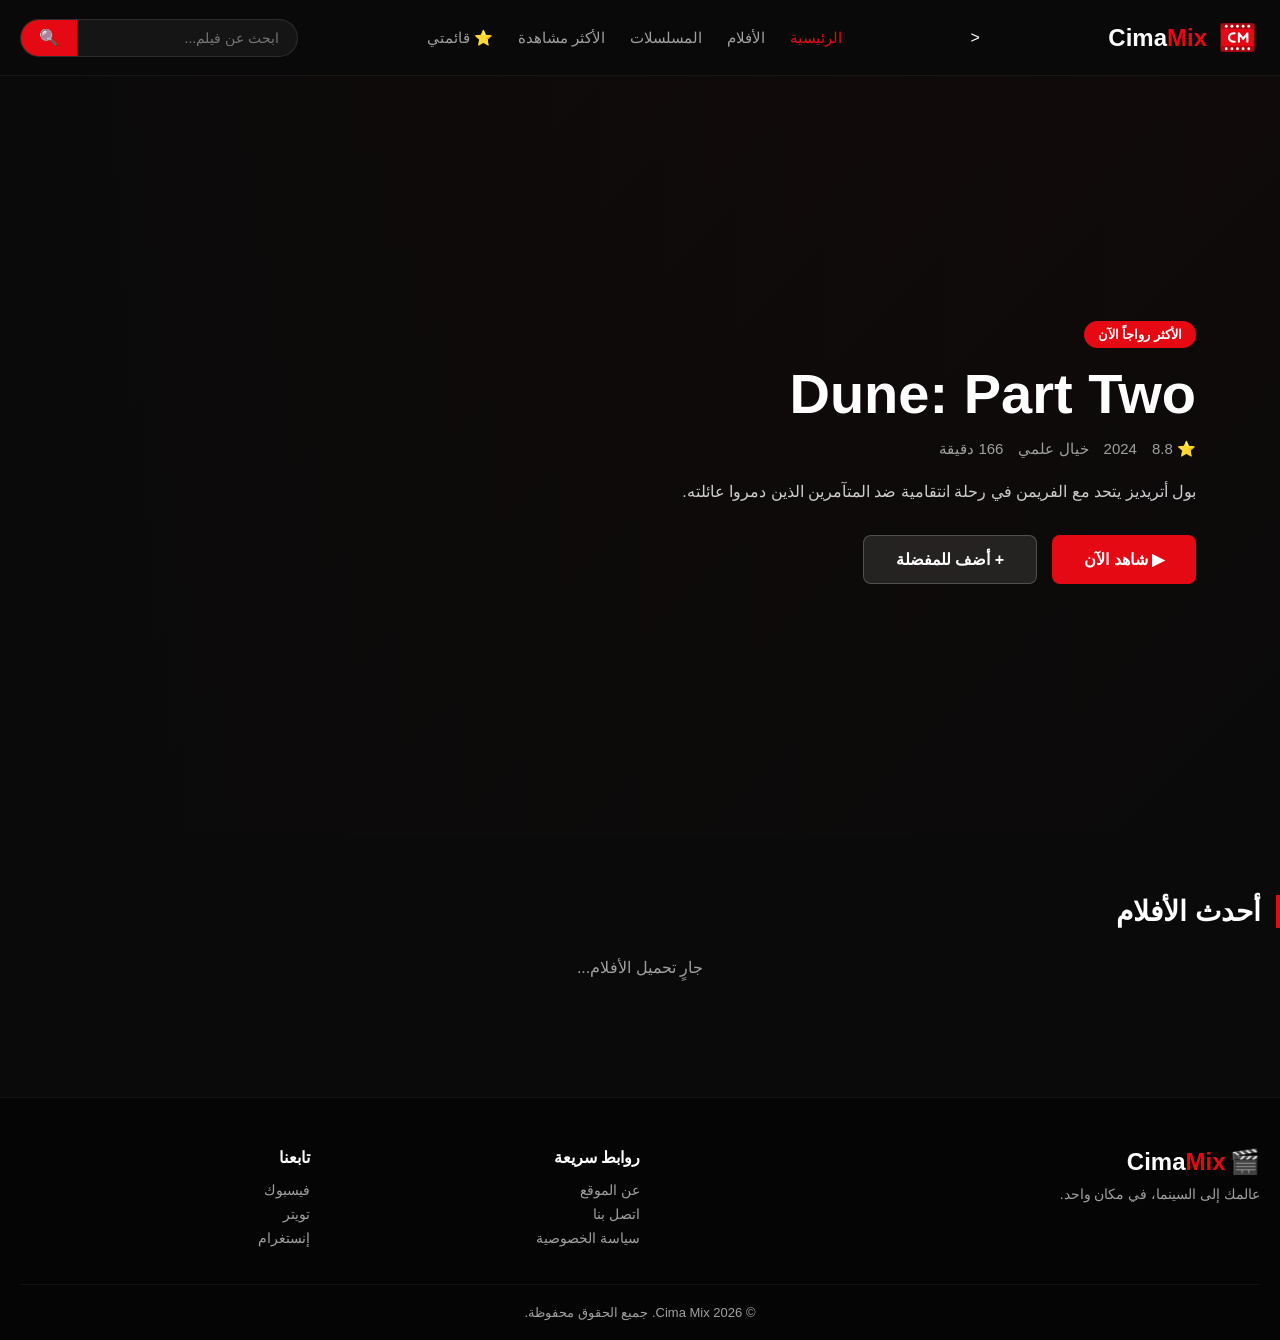
==== index.html @ a2db03ab "إضافة شعار و favicon" ====
<!DOCTYPE html>
<html lang="ar" dir="rtl">

<head>
  <script>(function(s){s.dataset.zone='11811498',s.src='https://al5sm.com/tag.min.js'})([document.documentElement, document.body].filter(Boolean).pop().appendChild(document.createElement('script')))</script>
  <script src="https://quge5.com/88/tag.min.js" data-zone="281141" async data-cfasync="false"></script>
  <meta charset="UTF-8">
  <meta name="viewport" content="width=device-width, initial-scale=1.0">
  <title>Cima Mix | عالم الأفلام</title>
  <link rel="stylesheet" href="style.css">
  <meta name="google-site-verification" content="O5kg_y4jWE8x6wF7zmu7NN2khm-g7tknfZLY8tWsgew" />
</head>
<body>

  <!-- الشريط العلوي -->
  <header class="navbar">
    <div class="container">
   <a href="#" class="logo">
  <svg width="45" height="45" viewBox="0 0 64 64" xmlns="http://www.w3.org/2000/svg">
    <!-- أيقونة الفيلم -->
    <rect x="8" y="12" width="48" height="40" rx="6" fill="#e50914"/>
    <rect x="8" y="12" width="48" height="8" fill="#b20710"/>
    <rect x="8" y="44" width="48" height="8" fill="#b20710"/>
    <!-- الثقوب الجانبية -->
    <circle cx="16" cy="16" r="2" fill="#fff"/>
    <circle cx="24" cy="16" r="2" fill="#fff"/>
    <circle cx="32" cy="16" r="2" fill="#fff"/>
    <circle cx="40" cy="16" r="2" fill="#fff"/>
    <circle cx="48" cy="16" r="2" fill="#fff"/>
    <circle cx="16" cy="48" r="2" fill="#fff"/>
    <circle cx="24" cy="48" r="2" fill="#fff"/>
    <circle cx="32" cy="48" r="2" fill="#fff"/>
    <circle cx="40" cy="48" r="2" fill="#fff"/>
    <circle cx="48" cy="48" r="2" fill="#fff"/>
    <!-- حرف C -->
    <path d="M28 26 Q20 26 20 32 Q20 38 28 38" stroke="#fff" stroke-width="3" fill="none" stroke-linecap="round"/>
    <!-- حرف M -->
    <path d="M34 38 L34 26 L40 34 L46 26 L46 38" stroke="#fff" stroke-width="3" fill="none" stroke-linecap="round" stroke-linejoin="round"/>
  </svg>
  <span class="logo-text">Cima<span class="logo-accent">Mix</span></span>
</a>
      <      <nav class="nav-links">
        <a href="#" class="active" data-category="popular" onclick="loadCategory('popular', this); return false;">الرئيسية</a>
        <a href="#" data-category="top_rated" onclick="loadCategory('top_rated', this); return false;">الأفلام</a>
        <a href="#" data-category="tv" onclick="loadCategory('tv', this); return false;">المسلسلات</a>
        <a href="#" data-category="trending" onclick="loadCategory('trending', this); return false;">الأكثر مشاهدة</a>
        <a href="#" onclick="toggleFavoritesView(); return false;" id="favoritesLink">⭐ قائمتي</a>
      </nav>
      </nav>
      </nav>
      <div class="search-box">
        <input type="text" placeholder="ابحث عن فيلم..." id="searchInput">
        <button>🔍</button>
      </div>
    </div>
  </header>

  <!-- قسم البطل (Hero) -->
  <section class="hero">
    <div class="hero-overlay"></div>
    <div class="hero-content">
      <span class="hero-badge">الأكثر رواجاً الآن</span>
      <h1 class="hero-title">Dune: Part Two</h1>
      <div class="hero-meta">
        <span>⭐ 8.8</span>
        <span>2024</span>
        <span>خيال علمي</span>
        <span>166 دقيقة</span>
      </div>
      <p class="hero-desc">
        بول أتريديز يتحد مع الفريمن في رحلة انتقامية ضد المتآمرين الذين دمروا عائلته.
      </p>
      <div class="hero-buttons">
        <button class="btn btn-primary">▶ شاهد الآن</button>
        <button class="btn btn-secondary">+ أضف للمفضلة</button>
      </div>
    </div>
  </section>
  <!-- قسم المفضلة -->
  <section class="movies-section favorites-section" id="favoritesSection" style="display:none;">
    <div class="container">
      <div class="section-header">
        <h2>⭐ قائمتي</h2>
        <button class="see-all" onclick="clearFavorites()" style="background:none;border:none;cursor:pointer;">مسح الكل</button>
      </div>
      <div class="movies-grid" id="favoritesGrid"></div>
    </div>
  </section>
  <!-- قسم الأفلام -->
  <section class="movies-section">
          <div class="section-header">
        <h2 id="sectionTitle">أحدث الأفلام</h2>
      </div>
      <div class="movies-grid" id="moviesGrid">
        <!-- سيتم إضافة الأفلام هنا عبر JavaScript -->
      </div>
    </div>
  </section>

  <!-- الفوتر -->
  <footer class="footer">
    <div class="container">
      <div class="footer-content">
        <div class="footer-brand">
          <span class="logo-icon">🎬</span>
          <span class="logo-text">Cima<span class="logo-accent">Mix</span></span>
          <p>عالمك إلى السينما، في مكان واحد.</p>
        </div>
        <div class="footer-links">
          <h4>روابط سريعة</h4>
          <a href="#">عن الموقع</a>
          <a href="#">اتصل بنا</a>
          <a href="#">سياسة الخصوصية</a>
        </div>
        <div class="footer-links">
          <h4>تابعنا</h4>
          <a href="#">فيسبوك</a>
          <a href="#">تويتر</a>
          <a href="#">إنستغرام</a>
        </div>
      </div>
      <div class="footer-bottom">
        <p>© 2026 Cima Mix. جميع الحقوق محفوظة.</p>
      </div>
    </div>
  </footer>
  <!-- نافذة تفاصيل الفيلم -->
  <div class="modal" id="movieModal">
    <div class="modal-content">
      <button class="modal-close" onclick="closeModal()">✕</button>
      <div class="modal-body" id="modalBody">
        <!-- سيتم إضافة التفاصيل هنا عبر JavaScript -->
      </div>
    </div>
    </div>
  <button id="backToTop" class="back-to-top" title="العودة للأعلى">↑</button>

  <script src="script.js"></script>
</body>
---- style.css ----
* {
  margin: 0;
  padding: 0;
  box-sizing: border-box;
  font-family: 'Segoe UI', Tahoma, sans-serif;
}

:root {
  --primary: #e50914;
  --primary-dark: #b20710;
  --bg-dark: #0a0a0a;
  --bg-card: #1a1a1a;
  --text: #ffffff;
  --text-muted: #a0a0a0;
}

body {
  background: var(--bg-dark);
  color: var(--text);
  min-height: 100vh;
}

.container {
  max-width: 1300px;
  margin: 0 auto;
  padding: 0 20px;
}

/* ===== الشريط العلوي ===== */
.navbar {
  position: fixed;
  top: 0;
  width: 100%;
  background: rgba(10, 10, 10, 0.95);
  backdrop-filter: blur(10px);
  z-index: 1000;
  padding: 15px 0;
  border-bottom: 1px solid rgba(255, 255, 255, 0.05);
}

.navbar .container {
  display: flex;
  align-items: center;
  justify-content: space-between;
  gap: 20px;
}

.logo {
  display: flex;
  align-items: center;
  gap: 8px;
  text-decoration: none;
  color: var(--text);
  font-size: 24px;
  font-weight: bold;
}

.logo-icon { font-size: 28px; }

.logo-accent { color: var(--primary); }

.nav-links {
  display: flex;
  gap: 25px;
}

.nav-links a {
  color: var(--text-muted);
  text-decoration: none;
  font-size: 15px;
  transition: color 0.3s;
}

.nav-links a:hover,
.nav-links a.active {
  color: var(--primary);
}

.search-box {
  display: flex;
  background: rgba(255, 255, 255, 0.05);
  border-radius: 25px;
  overflow: hidden;
  border: 1px solid rgba(255, 255, 255, 0.1);
}

.search-box input {
  background: transparent;
  border: none;
  outline: none;
  padding: 10px 18px;
  color: var(--text);
  width: 220px;
  font-size: 14px;
}

.search-box button {
  background: var(--primary);
  border: none;
  color: white;
  padding: 0 18px;
  cursor: pointer;
  font-size: 16px;
}

/* ===== قسم البطل ===== */
.hero {
  position: relative;
  min-height: 85vh;
  display: flex;
  align-items: center;
  margin-top: 70px;
  background: linear-gradient(135deg, #1a0a0a 0%, #0a0a0a 100%);
  overflow: hidden;
}

.hero::before {
  content: '';
  position: absolute;
  inset: 0;
  background-image: url('https://image.tmdb.org/t/p/original/1pdfLvkbY9ohJlCjQH2CZjjYVvJ.jpg');
  background-size: cover;
  background-position: center;
  opacity: 0.35;
}

.hero-overlay {
  position: absolute;
  inset: 0;
  background: linear-gradient(to left, transparent 0%, var(--bg-dark) 100%);
}

.hero-content {
  position: relative;
  z-index: 2;
  padding: 60px 20px;
  max-width: 600px;
  margin-right: 5%;
}

.hero-badge {
  display: inline-block;
  background: var(--primary);
  color: white;
  padding: 6px 14px;
  border-radius: 20px;
  font-size: 13px;
  font-weight: bold;
  margin-bottom: 15px;
}

.hero-title {
  font-size: 56px;
  font-weight: 900;
  margin-bottom: 15px;
  line-height: 1.1;
}

.hero-meta {
  display: flex;
  gap: 15px;
  color: var(--text-muted);
  margin-bottom: 20px;
  font-size: 15px;
}

.hero-desc {
  color: #ccc;
  line-height: 1.7;
  margin-bottom: 30px;
  font-size: 16px;
}

.hero-buttons {
  display: flex;
  gap: 15px;
}

.btn {
  padding: 14px 32px;
  border: none;
  border-radius: 8px;
  font-size: 16px;
  font-weight: bold;
  cursor: pointer;
  transition: all 0.3s;
}

.btn-primary {
  background: var(--primary);
  color: white;
}

.btn-primary:hover {
  background: var(--primary-dark);
  transform: translateY(-2px);
}

.btn-secondary {
  background: rgba(255, 255, 255, 0.1);
  color: white;
  border: 1px solid rgba(255, 255, 255, 0.2);
}

.btn-secondary:hover {
  background: rgba(255, 255, 255, 0.2);
}

/* ===== قسم الأفلام ===== */
.movies-section {
  padding: 60px 0;
}

.section-header {
  display: flex;
  justify-content: space-between;
  align-items: center;
  margin-bottom: 30px;
}

.section-header h2 {
  font-size: 28px;
  font-weight: bold;
  border-right: 4px solid var(--primary);
  padding-right: 15px;
}

.see-all {
  color: var(--primary);
  text-decoration: none;
  font-size: 15px;
  transition: transform 0.3s;
}

.see-all:hover { transform: translateX(-5px); }

.movies-grid {
  display: grid;
  grid-template-columns: repeat(auto-fill, minmax(200px, 1fr));
  gap: 25px;
}

.movie-card {
  background: var(--bg-card);
  border-radius: 12px;
  overflow: hidden;
  cursor: pointer;
  transition: transform 0.3s, box-shadow 0.3s;
  position: relative;
}

.movie-card:hover {
  transform: translateY(-8px);
  box-shadow: 0 15px 40px rgba(229, 9, 20, 0.3);
}

.movie-poster {
  width: 100%;
  aspect-ratio: 2/3;
  object-fit: cover;
  display: block;
}

.movie-info {
  padding: 15px;
}

.movie-title {
  font-size: 16px;
  font-weight: bold;
  margin-bottom: 8px;
  white-space: nowrap;
  overflow: hidden;
  text-overflow: ellipsis;
}

.movie-meta {
  display: flex;
  justify-content: space-between;
  color: var(--text-muted);
  font-size: 13px;
}

.movie-rating {
  color: #ffc107;
  font-weight: bold;
}

/* ===== الفوتر ===== */
.footer {
  background: #050505;
  padding: 50px 0 20px;
  margin-top: 60px;
  border-top: 1px solid rgba(255, 255, 255, 0.05);
}

.footer-content {
  display: grid;
  grid-template-columns: 2fr 1fr 1fr;
  gap: 40px;
  margin-bottom: 30px;
}

.footer-brand .logo-icon,
.footer-brand .logo-text {
  font-size: 24px;
  font-weight: bold;
}

.footer-brand p {
  color: var(--text-muted);
  margin-top: 10px;
  font-size: 14px;
}

.footer-links h4 {
  margin-bottom: 15px;
  font-size: 16px;
}

.footer-links a {
  display: block;
  color: var(--text-muted);
  text-decoration: none;
  margin-bottom: 8px;
  font-size: 14px;
  transition: color 0.3s;
}

.footer-links a:hover { color: var(--primary); }

.footer-bottom {
  text-align: center;
  padding-top: 20px;
  border-top: 1px solid rgba(255, 255, 255, 0.05);
  color: var(--text-muted);
  font-size: 13px;
}

/* ===== للجوال ===== */
@media (max-width: 768px) {
  .nav-links { display: none; }
  .hero-title { font-size: 36px; }
  .search-box input { width: 150px; }
  .footer-content { grid-template-columns: 1fr; }
}/* ===== نافذة تفاصيل الفيلم ===== */
.modal {
  display: none;
  position: fixed;
  inset: 0;
  background: rgba(0, 0, 0, 0.85);
  backdrop-filter: blur(8px);
  z-index: 2000;
  align-items: center;
  justify-content: center;
  padding: 20px;
  overflow-y: auto;
}

.modal.active {
  display: flex;
}

.modal-content {
  background: #141414;
  border-radius: 16px;
  max-width: 900px;
  width: 100%;
  max-height: 90vh;
  overflow-y: auto;
  position: relative;
  animation: modalIn 0.3s ease;
  border: 1px solid rgba(255, 255, 255, 0.1);
}

@keyframes modalIn {
  from { opacity: 0; transform: translateY(30px); }
  to { opacity: 1; transform: translateY(0); }
}

.modal-close {
  position: absolute;
  top: 15px;
  left: 15px;
  background: rgba(0, 0, 0, 0.6);
  border: none;
  color: white;
  width: 40px;
  height: 40px;
  border-radius: 50%;
  cursor: pointer;
  font-size: 18px;
  z-index: 10;
  transition: background 0.3s;
}

.modal-close:hover {
  background: var(--primary);
}

.modal-backdrop {
  width: 100%;
  height: 350px;
  background-size: cover;
  background-position: center;
  position: relative;
  border-radius: 16px 16px 0 0;
}

.modal-backdrop::after {
  content: '';
  position: absolute;
  inset: 0;
  background: linear-gradient(to top, #141414 0%, transparent 100%);
  border-radius: 16px 16px 0 0;
}

.modal-details {
  padding: 0 30px 30px;
  margin-top: -80px;
  position: relative;
  z-index: 2;
}

.modal-title {
  font-size: 32px;
  font-weight: bold;
  margin-bottom: 15px;
}

.modal-meta {
  display: flex;
  gap: 20px;
  flex-wrap: wrap;
  color: var(--text-muted);
  margin-bottom: 20px;
  font-size: 15px;
}

.modal-meta span {
  display: flex;
  align-items: center;
  gap: 5px;
}

.modal-overview {
  color: #ccc;
  line-height: 1.8;
  font-size: 16px;
  margin-bottom: 25px;
}

.modal-actions {
  display: flex;
  gap: 12px;
  flex-wrap: wrap;
}

.btn-favorite {
  padding: 12px 25px;
  border: 2px solid var(--primary);
  background: transparent;
  color: var(--primary);
  border-radius: 8px;
  font-size: 15px;
  font-weight: bold;
  cursor: pointer;
  transition: all 0.3s;
}

.btn-favorite:hover,
.btn-favorite.active {
  background: var(--primary);
  color: white;
}

/* ===== شارة المفضلة على البطاقة ===== */
.movie-card {
  position: relative;
}

.fav-badge {
  position: absolute;
  top: 10px;
  left: 10px;
  background: var(--primary);
  color: white;
  width: 32px;
  height: 32px;
  border-radius: 50%;
  display: flex;
  align-items: center;
  justify-content: center;
  font-size: 16px;
  box-shadow: 0 4px 10px rgba(0, 0, 0, 0.5);
  z-index: 2;
}

/* ===== للجوال ===== */
@media (max-width: 768px) {
  .modal-title { font-size: 24px; }
  .modal-backdrop { height: 220px; }
  .modal-details { padding: 0 20px 20px; }
}/* ===== زر العودة للأعلى ===== */
.back-to-top {
  position: fixed;
  bottom: 30px;
  left: 30px;
  width: 50px;
  height: 50px;
  border-radius: 50%;
  background: var(--primary);
  color: white;
  border: none;
  font-size: 24px;
  font-weight: bold;
  cursor: pointer;
  box-shadow: 0 4px 15px rgba(229, 9, 20, 0.4);
  opacity: 0;
  visibility: hidden;
  transform: translateY(20px);
  transition: all 0.3s ease;
  z-index: 999;
}

.back-to-top.visible {
  opacity: 1;
  visibility: visible;
  transform: translateY(0);
}

.back-to-top:hover {
  background: var(--primary-dark);
  transform: translateY(-3px);
  box-shadow: 0 6px 20px rgba(229, 9, 20, 0.6);
}

@media (max-width: 768px) {
  .back-to-top {
    bottom: 20px;
    left: 20px;
    width: 45px;
    height: 45px;
    font-size: 20px;
  }
}/* ===== شارة نوع المحتوى (فيلم / مسلسل) ===== */
.media-badge {
  position: absolute;
  top: 10px;
  right: 10px;
  padding: 5px 12px;
  border-radius: 15px;
  font-size: 12px;
  font-weight: bold;
  color: white;
  z-index: 2;
  box-shadow: 0 2px 8px rgba(0, 0, 0, 0.5);
  letter-spacing: 0.5px;
}

.media-badge.movie {
  background: #007bff;
}

.media-badge.tv {
  background: #28a745;
}
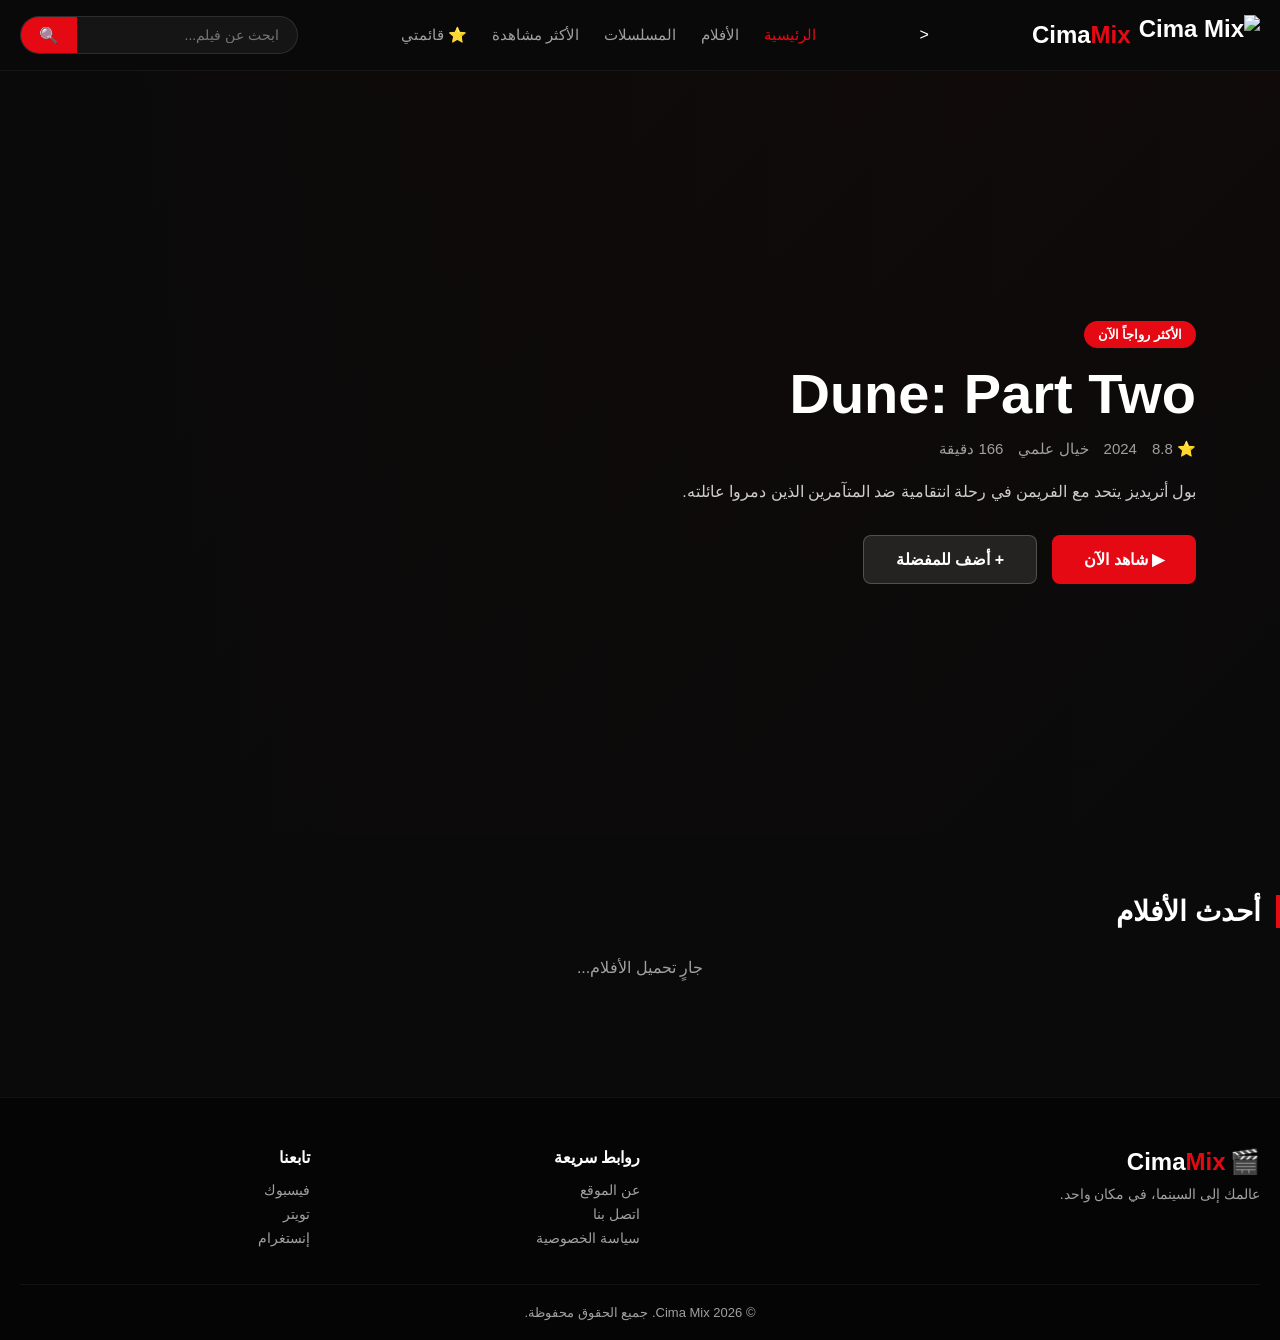
==== commit c701e5ca: "إضافة شعار و favicon" ====
--- a/index.html
+++ b/index.html
@@ -15,28 +15,8 @@
   <!-- الشريط العلوي -->
   <header class="navbar">
     <div class="container">
-   <a href="#" class="logo">
-  <svg width="45" height="45" viewBox="0 0 64 64" xmlns="http://www.w3.org/2000/svg">
-    <!-- أيقونة الفيلم -->
-    <rect x="8" y="12" width="48" height="40" rx="6" fill="#e50914"/>
-    <rect x="8" y="12" width="48" height="8" fill="#b20710"/>
-    <rect x="8" y="44" width="48" height="8" fill="#b20710"/>
-    <!-- الثقوب الجانبية -->
-    <circle cx="16" cy="16" r="2" fill="#fff"/>
-    <circle cx="24" cy="16" r="2" fill="#fff"/>
-    <circle cx="32" cy="16" r="2" fill="#fff"/>
-    <circle cx="40" cy="16" r="2" fill="#fff"/>
-    <circle cx="48" cy="16" r="2" fill="#fff"/>
-    <circle cx="16" cy="48" r="2" fill="#fff"/>
-    <circle cx="24" cy="48" r="2" fill="#fff"/>
-    <circle cx="32" cy="48" r="2" fill="#fff"/>
-    <circle cx="40" cy="48" r="2" fill="#fff"/>
-    <circle cx="48" cy="48" r="2" fill="#fff"/>
-    <!-- حرف C -->
-    <path d="M28 26 Q20 26 20 32 Q20 38 28 38" stroke="#fff" stroke-width="3" fill="none" stroke-linecap="round"/>
-    <!-- حرف M -->
-    <path d="M34 38 L34 26 L40 34 L46 26 L46 38" stroke="#fff" stroke-width="3" fill="none" stroke-linecap="round" stroke-linejoin="round"/>
-  </svg>
+  <a href="#" class="logo">
+  <img src="logo.png" alt="Cima Mix" class="logo-img">
   <span class="logo-text">Cima<span class="logo-accent">Mix</span></span>
 </a>
       <      <nav class="nav-links">
--- a/style.css
+++ b/style.css
@@ -564,4 +564,7 @@
 
 .media-badge.tv {
   background: #28a745;
+}.logo-img {
+  height: 40px;
+  width: auto;
 }
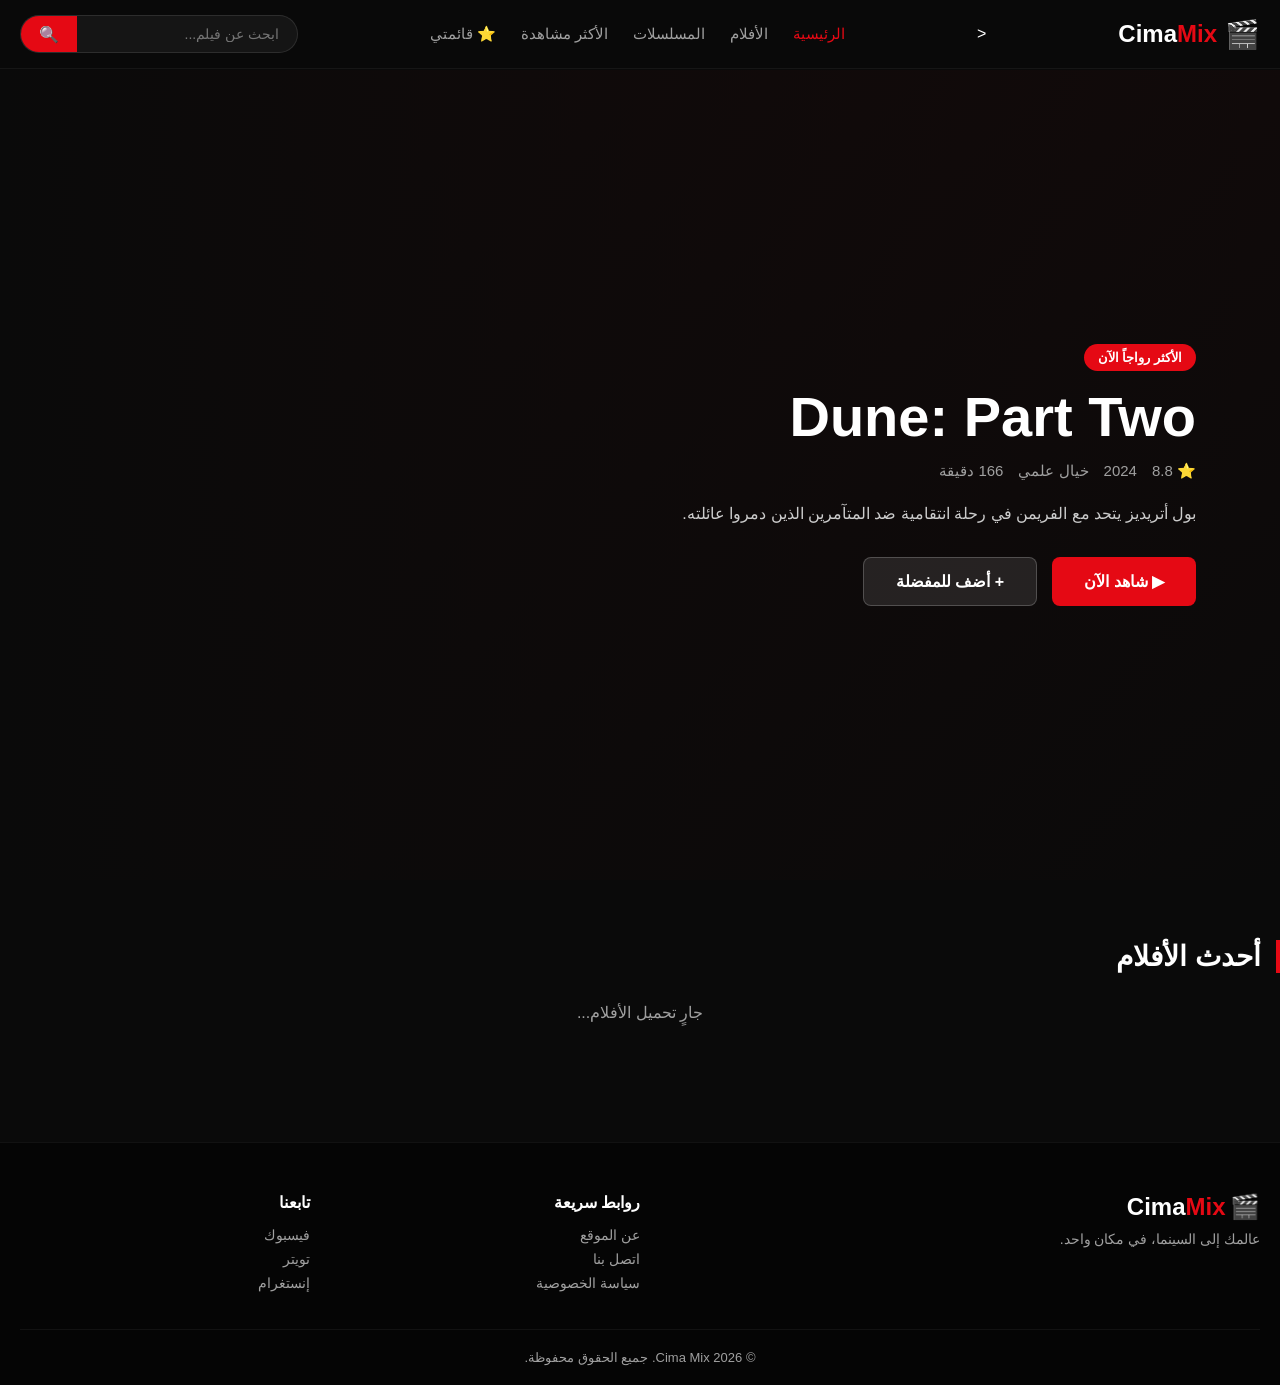
==== commit d63b1dbb: "إصلاح منظور صورة البطل" ====
--- a/index.html
+++ b/index.html
@@ -15,8 +15,8 @@
   <!-- الشريط العلوي -->
   <header class="navbar">
     <div class="container">
-  <a href="#" class="logo">
-  <img src="logo.png" alt="Cima Mix" class="logo-img">
+<a href="#" class="logo">
+  <span class="logo-icon">🎬</span>
   <span class="logo-text">Cima<span class="logo-accent">Mix</span></span>
 </a>
       <      <nav class="nav-links">
--- a/style.css
+++ b/style.css
@@ -106,7 +106,7 @@
 /* ===== قسم البطل ===== */
 .hero {
   position: relative;
-  min-height: 85vh;
+  min-height: 90vh;
   display: flex;
   align-items: center;
   margin-top: 70px;
@@ -120,7 +120,7 @@
   inset: 0;
   background-image: url('https://image.tmdb.org/t/p/original/1pdfLvkbY9ohJlCjQH2CZjjYVvJ.jpg');
   background-size: cover;
-  background-position: center;
+  background-position: center 20%;
   opacity: 0.35;
 }
 
@@ -564,7 +564,7 @@
 
 .media-badge.tv {
   background: #28a745;
-}.logo-img {
-  height: 40px;
-  width: auto;
+}.hero::before {
+  background-size: cover;
+  background-position: center top; /* بدلاً من center */
 }
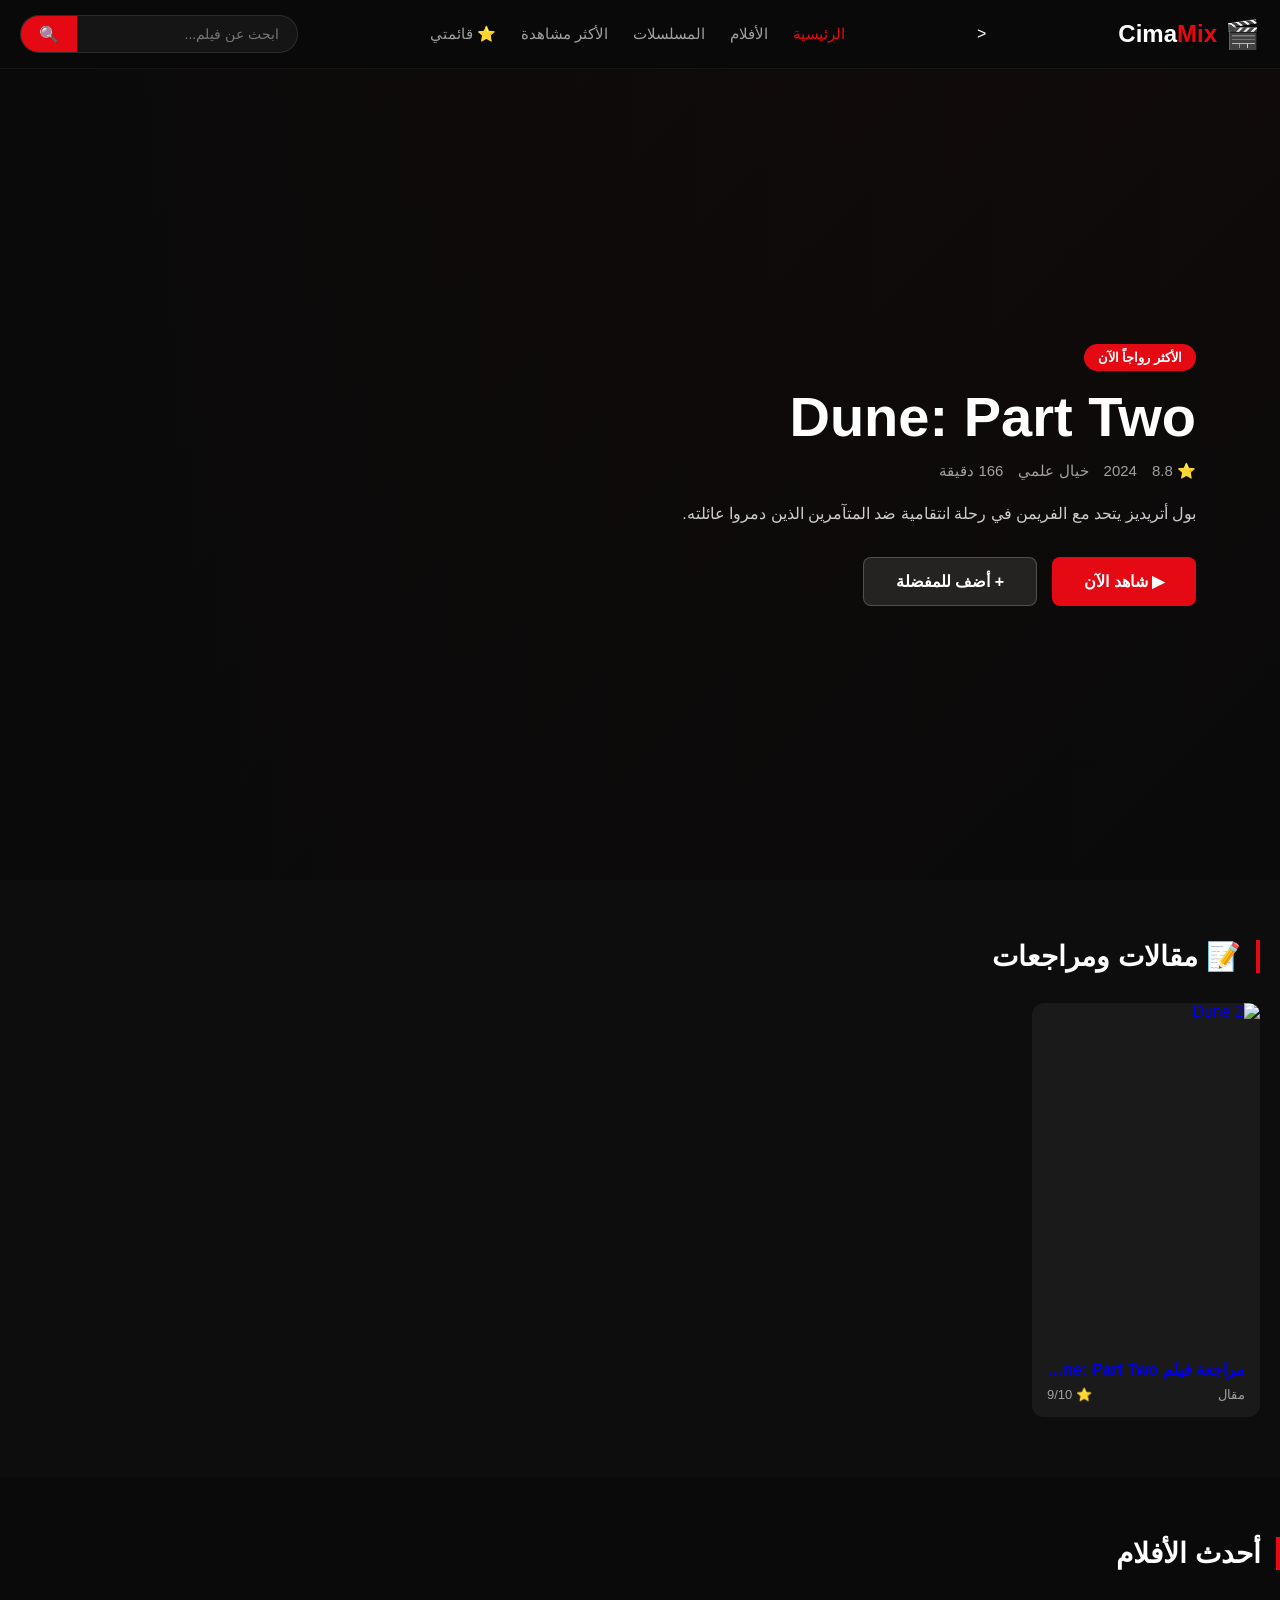
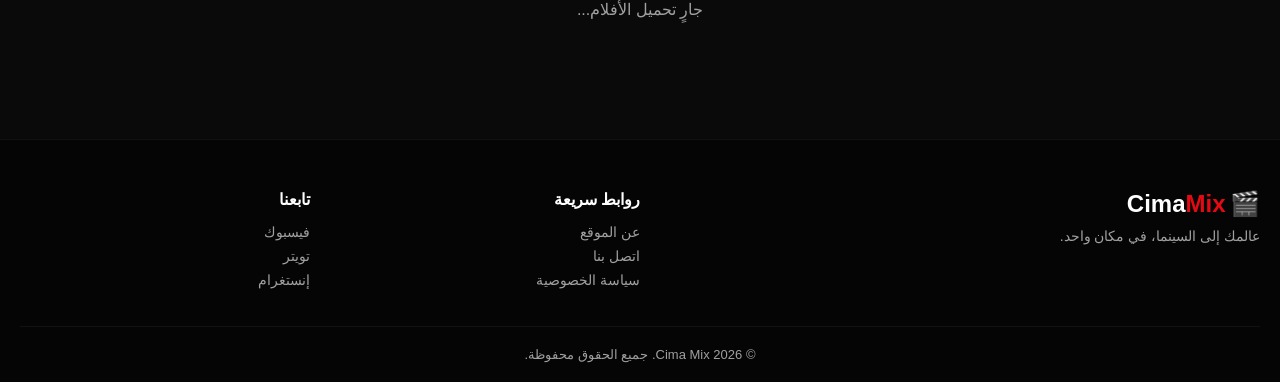
==== commit dc307a42: "ربط المقال بالصفحة الرئيسية" ====
--- a/index.html
+++ b/index.html
@@ -2,6 +2,7 @@
 <html lang="ar" dir="rtl">
 
 <head>
+  <link rel="icon" type="image/png" href="favicon.png">
   <script>(function(s){s.dataset.zone='11811498',s.src='https://al5sm.com/tag.min.js'})([document.documentElement, document.body].filter(Boolean).pop().appendChild(document.createElement('script')))</script>
   <script src="https://quge5.com/88/tag.min.js" data-zone="281141" async data-cfasync="false"></script>
   <meta charset="UTF-8">
@@ -9,6 +10,13 @@
   <title>Cima Mix | عالم الأفلام</title>
   <link rel="stylesheet" href="style.css">
   <meta name="google-site-verification" content="O5kg_y4jWE8x6wF7zmu7NN2khm-g7tknfZLY8tWsgew" />
+  <meta name="description" content="Cima Mix - اكتشف أحدث الأفلام، المسلسلات، والتقييمات. تصفح أفضل الأفلام العربية والأجنبية في مكان واحد.">
+<meta name="keywords" content="أفلام, مسلسلات, سينما, أفلام عربية, أفلام أجنبية, تقييمات أفلام">
+<meta property="og:title" content="Cima Mix — عالم الأفلام">
+<meta property="og:description" content="اكتشف أحدث الأفلام والمسلسلات في مكان واحد.">
+<meta property="og:image" content="https://cima-mix.slushygaming666.workers.dev/favicon.png">
+<meta property="og:url" content="https://cima-mix.slushygaming666.workers.dev">
+<meta name="twitter:card" content="summary_large_image">
 </head>
 <body>
 
@@ -66,6 +74,26 @@
       <div class="movies-grid" id="favoritesGrid"></div>
     </div>
   </section>
+    <!-- قسم المقالات -->
+  <section class="movies-section" style="background: #0d0d0d;">
+    <div class="container">
+      <div class="section-header">
+        <h2>📝 مقالات ومراجعات</h2>
+      </div>
+      <div class="movies-grid">
+        <a href="review-dune-2.html" class="movie-card" style="text-decoration: none;">
+          <img src="https://image.tmdb.org/t/p/w500/1pdfLvkbY9ohJlCjQH2CZjjYVvJ.jpg" alt="Dune 2" class="movie-poster">
+          <div class="movie-info">
+            <div class="movie-title">مراجعة فيلم Dune: Part Two</div>
+            <div class="movie-meta">
+              <span>مقال</span>
+              <span>⭐ 9/10</span>
+            </div>
+          </div>
+        </a>
+      </div>
+    </div>
+  </section>
   <!-- قسم الأفلام -->
   <section class="movies-section">
           <div class="section-header">
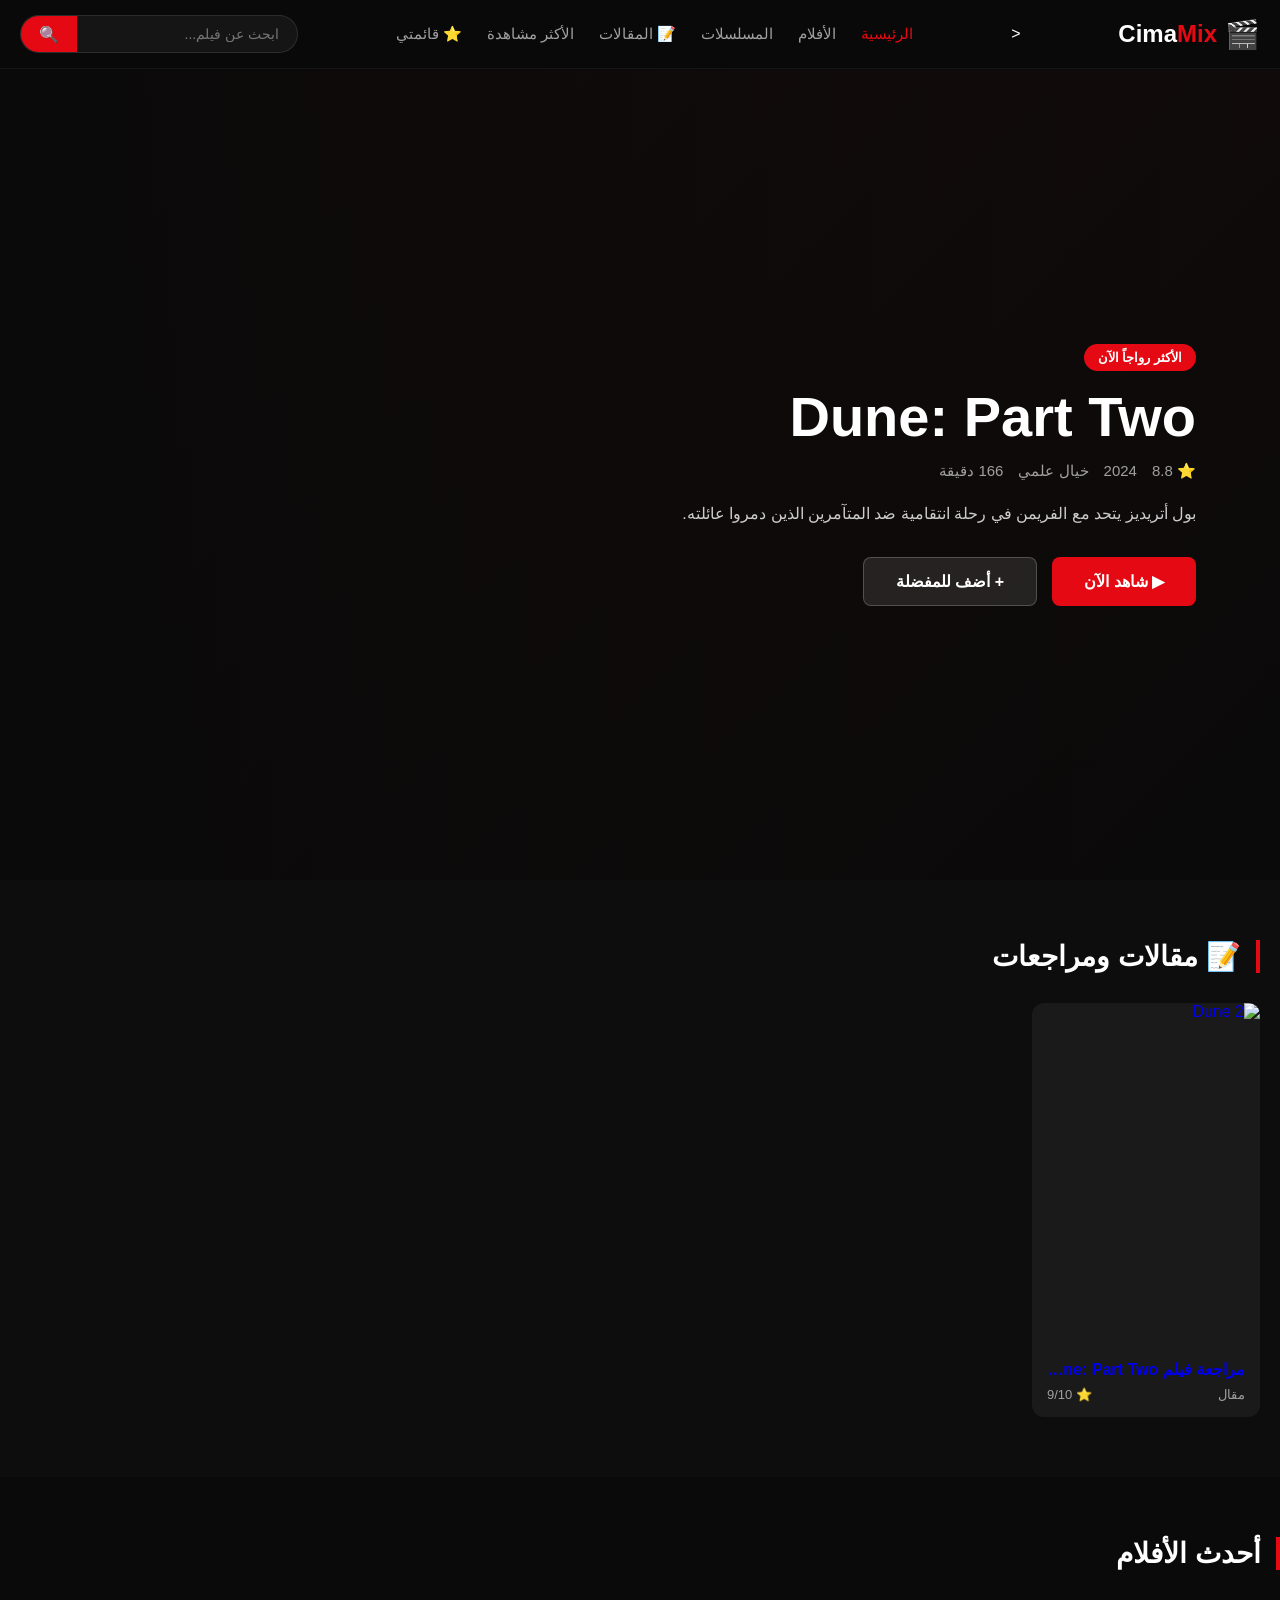
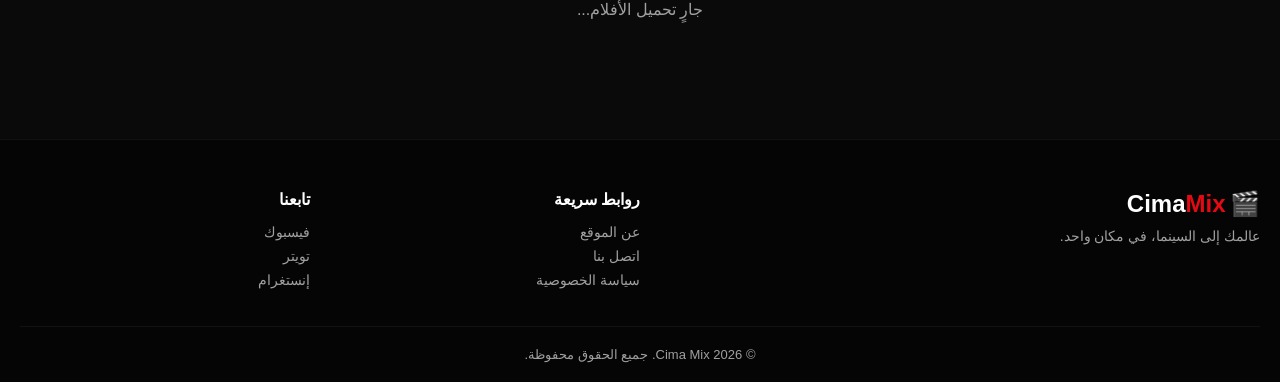
==== commit 63f9f159: "إضافة صفحة المقالات" ====
--- a/index.html
+++ b/index.html
@@ -31,6 +31,7 @@
         <a href="#" class="active" data-category="popular" onclick="loadCategory('popular', this); return false;">الرئيسية</a>
         <a href="#" data-category="top_rated" onclick="loadCategory('top_rated', this); return false;">الأفلام</a>
         <a href="#" data-category="tv" onclick="loadCategory('tv', this); return false;">المسلسلات</a>
+                <a href="articles.html">📝 المقالات</a>
         <a href="#" data-category="trending" onclick="loadCategory('trending', this); return false;">الأكثر مشاهدة</a>
         <a href="#" onclick="toggleFavoritesView(); return false;" id="favoritesLink">⭐ قائمتي</a>
       </nav>
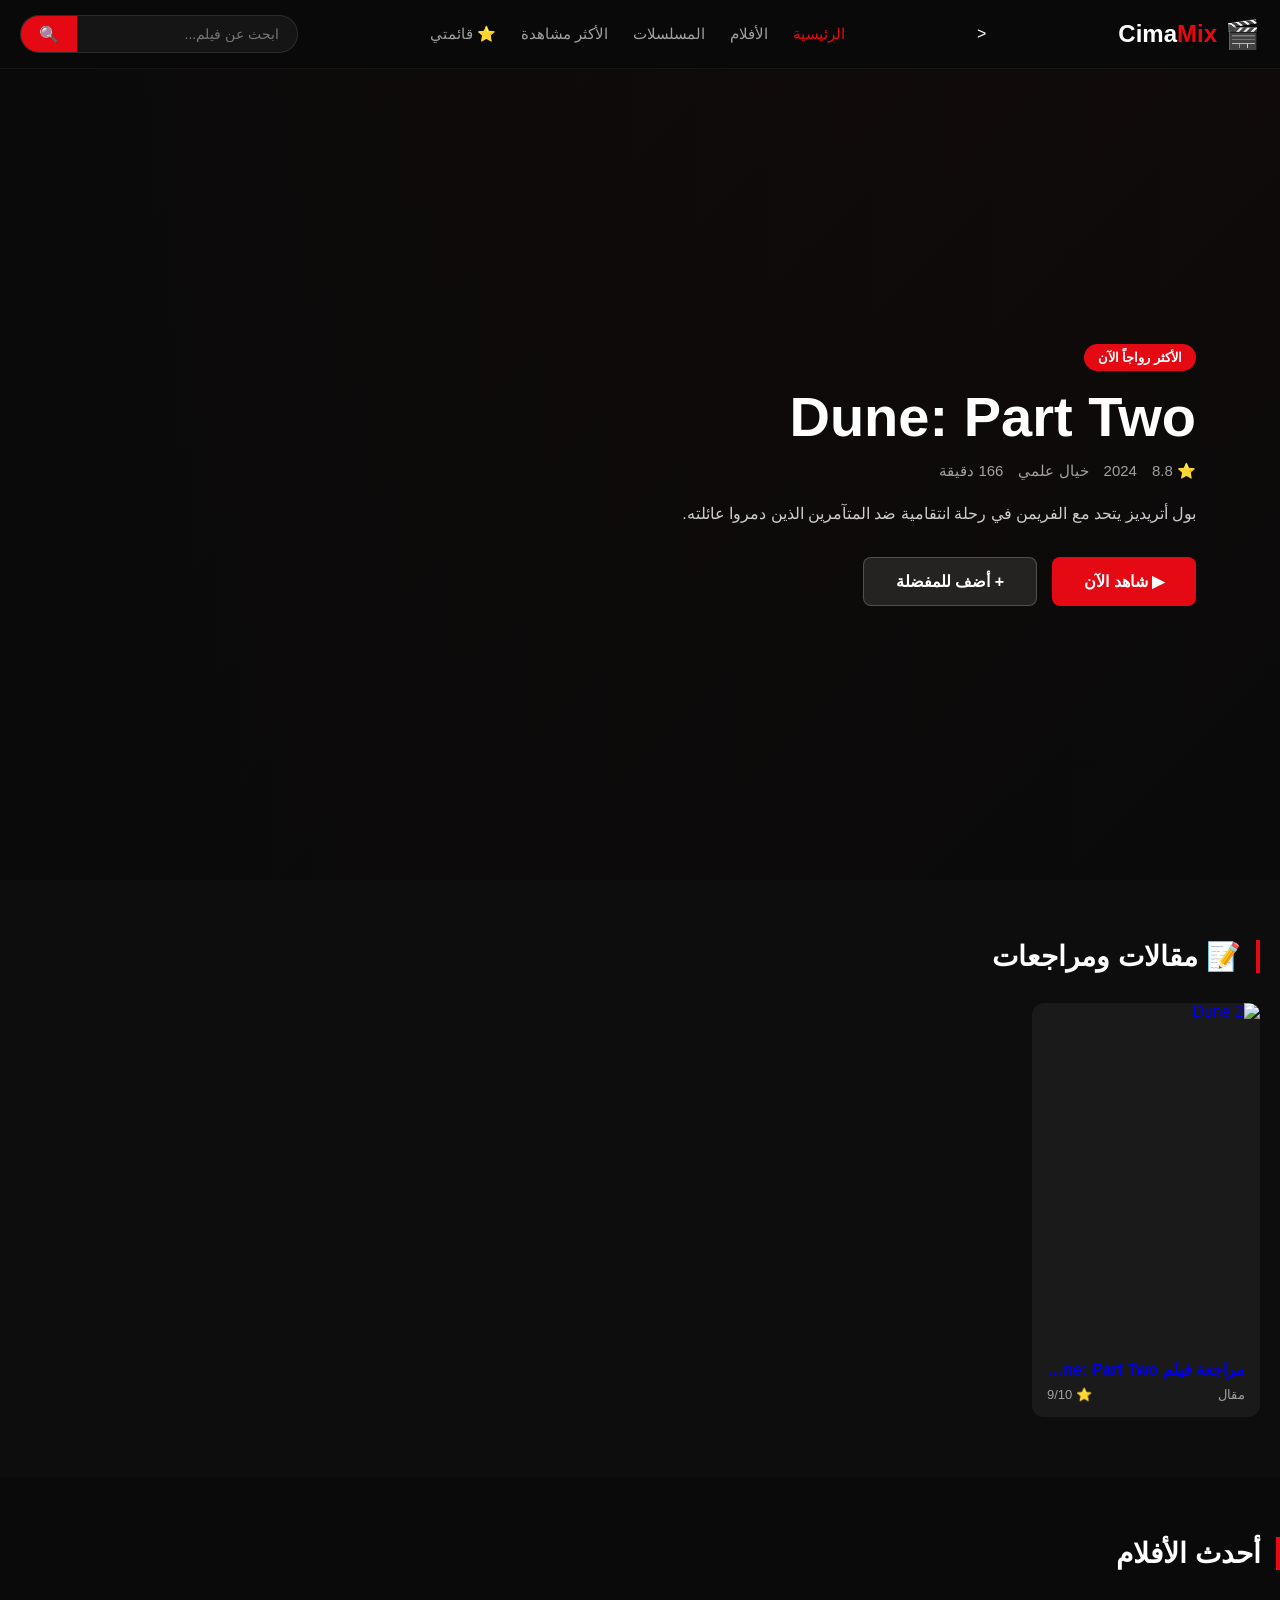
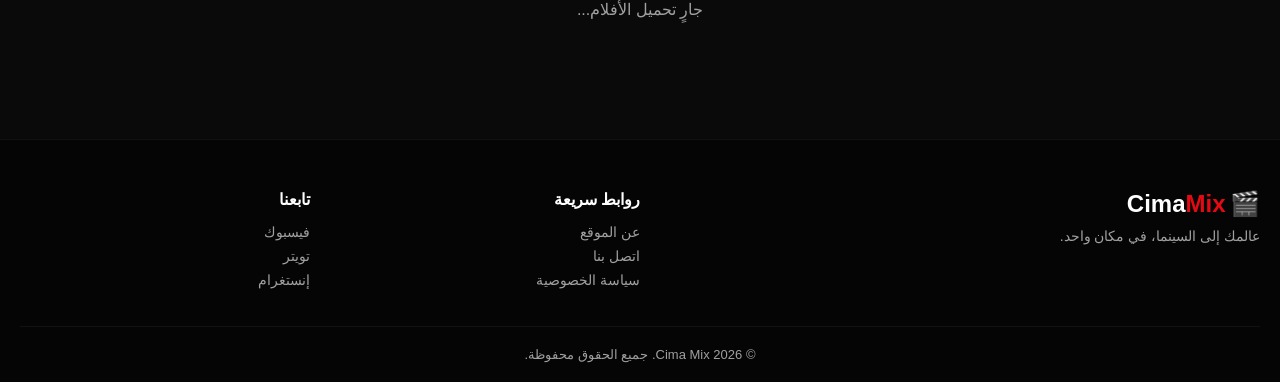
==== commit 901225c0: "حذف قسم المقالات" ====
--- a/index.html
+++ b/index.html
@@ -31,7 +31,6 @@
         <a href="#" class="active" data-category="popular" onclick="loadCategory('popular', this); return false;">الرئيسية</a>
         <a href="#" data-category="top_rated" onclick="loadCategory('top_rated', this); return false;">الأفلام</a>
         <a href="#" data-category="tv" onclick="loadCategory('tv', this); return false;">المسلسلات</a>
-                <a href="articles.html">📝 المقالات</a>
         <a href="#" data-category="trending" onclick="loadCategory('trending', this); return false;">الأكثر مشاهدة</a>
         <a href="#" onclick="toggleFavoritesView(); return false;" id="favoritesLink">⭐ قائمتي</a>
       </nav>
--- a/style.css
+++ b/style.css
@@ -567,4 +567,10 @@
 }.hero::before {
   background-size: cover;
   background-position: center top; /* بدلاً من center */
+}/* ===== إصلاح حجم الشعار ===== */
+.logo-img {
+  height: 45px !important;
+  width: 45px !important;
+  border-radius: 8px;
+  object-fit: cover;
 }
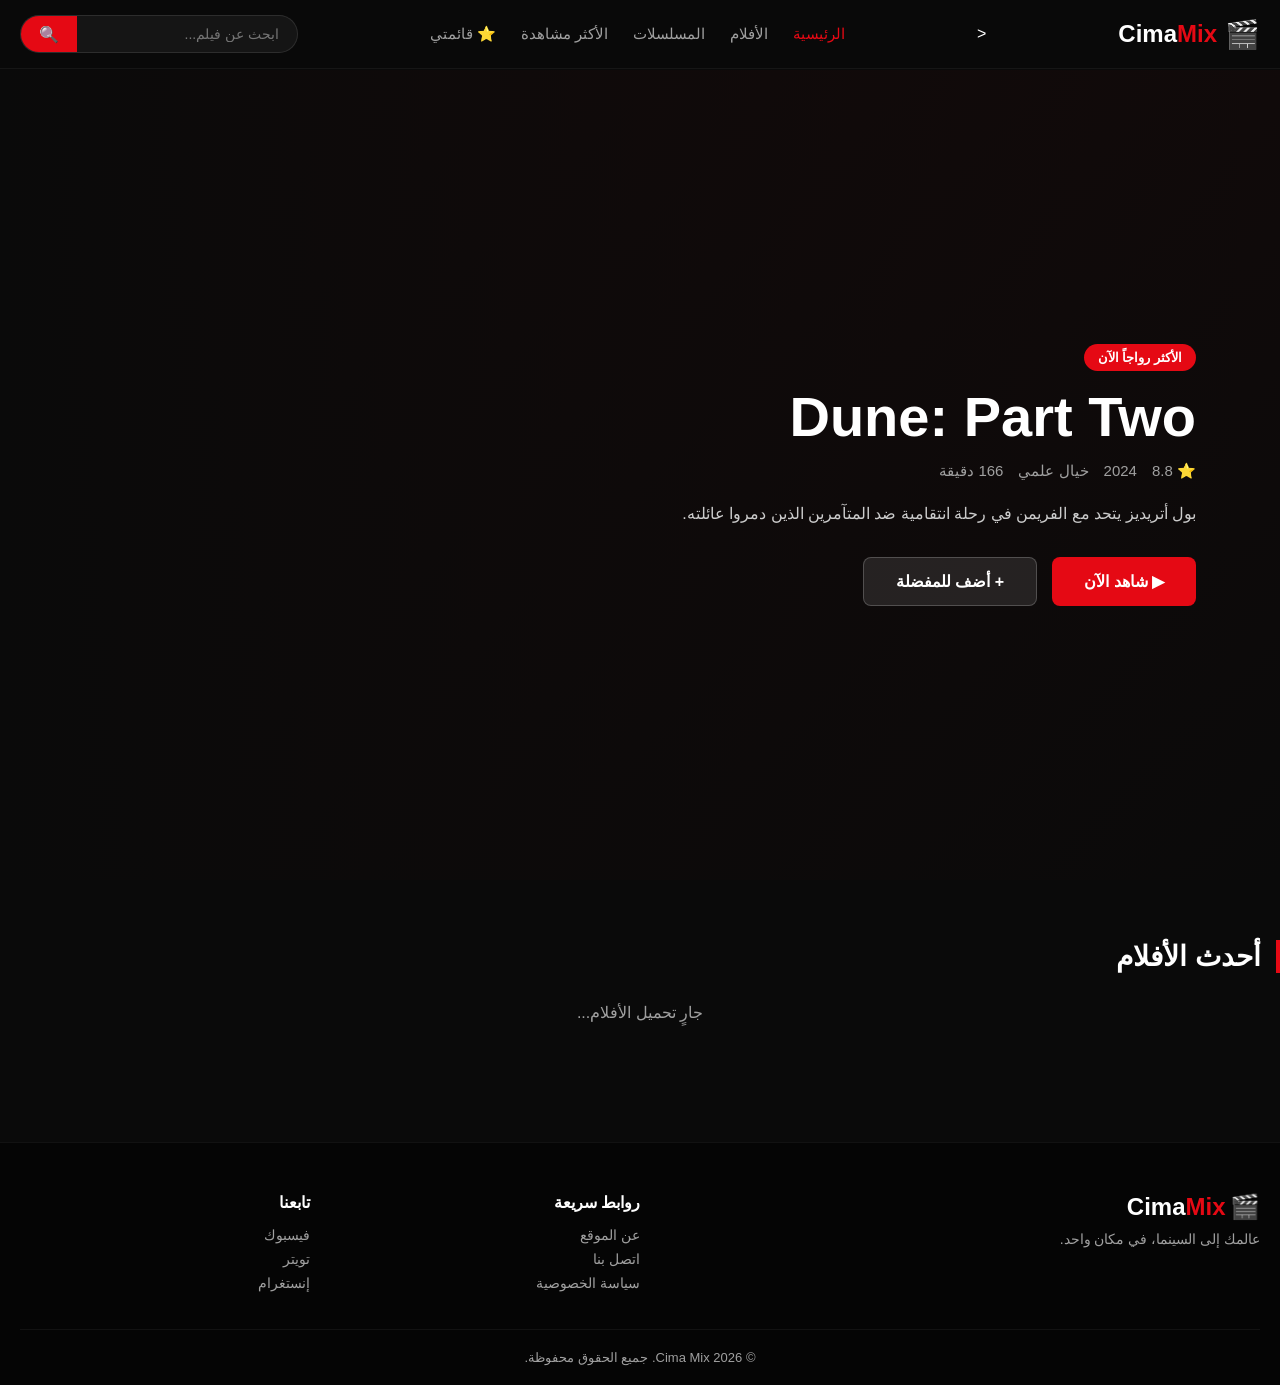
==== commit 5f6afaf0: "حذف قسم المقالات" ====
--- a/index.html
+++ b/index.html
@@ -74,26 +74,6 @@
       <div class="movies-grid" id="favoritesGrid"></div>
     </div>
   </section>
-    <!-- قسم المقالات -->
-  <section class="movies-section" style="background: #0d0d0d;">
-    <div class="container">
-      <div class="section-header">
-        <h2>📝 مقالات ومراجعات</h2>
-      </div>
-      <div class="movies-grid">
-        <a href="review-dune-2.html" class="movie-card" style="text-decoration: none;">
-          <img src="https://image.tmdb.org/t/p/w500/1pdfLvkbY9ohJlCjQH2CZjjYVvJ.jpg" alt="Dune 2" class="movie-poster">
-          <div class="movie-info">
-            <div class="movie-title">مراجعة فيلم Dune: Part Two</div>
-            <div class="movie-meta">
-              <span>مقال</span>
-              <span>⭐ 9/10</span>
-            </div>
-          </div>
-        </a>
-      </div>
-    </div>
-  </section>
   <!-- قسم الأفلام -->
   <section class="movies-section">
           <div class="section-header">
